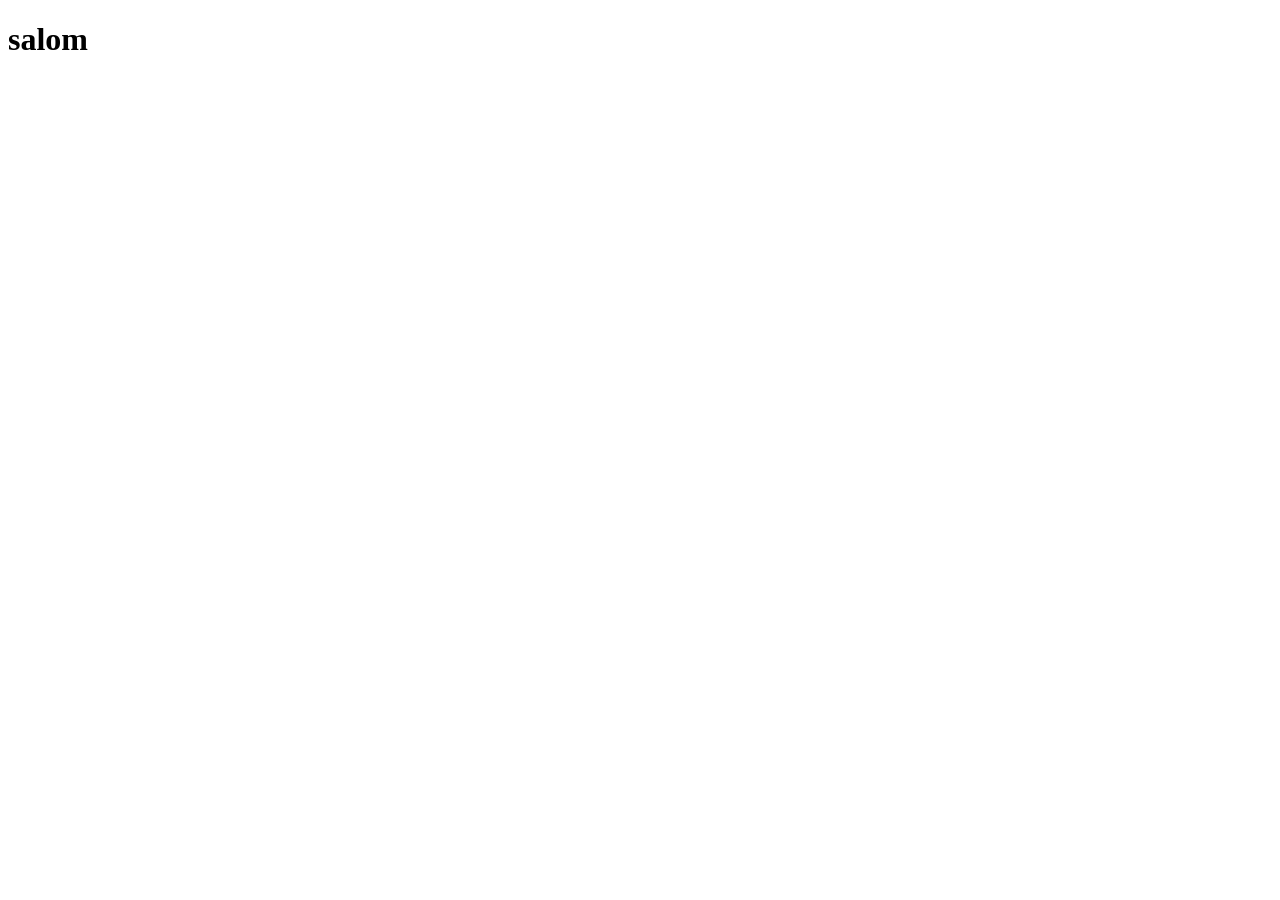
==== sulaymon sadullayev/index.html @ 1f70a888 "bu mening birinchi ishim" ====
<!DOCTYPE html>
<html lang="en">
<head>
    <meta charset="UTF-8">
    <meta name="viewport" content="width=device-width, initial-scale=1.0">
    <title>Sulaymon</title>
</head>
<body>
    <h1>salom</h1>
</body>
</html>
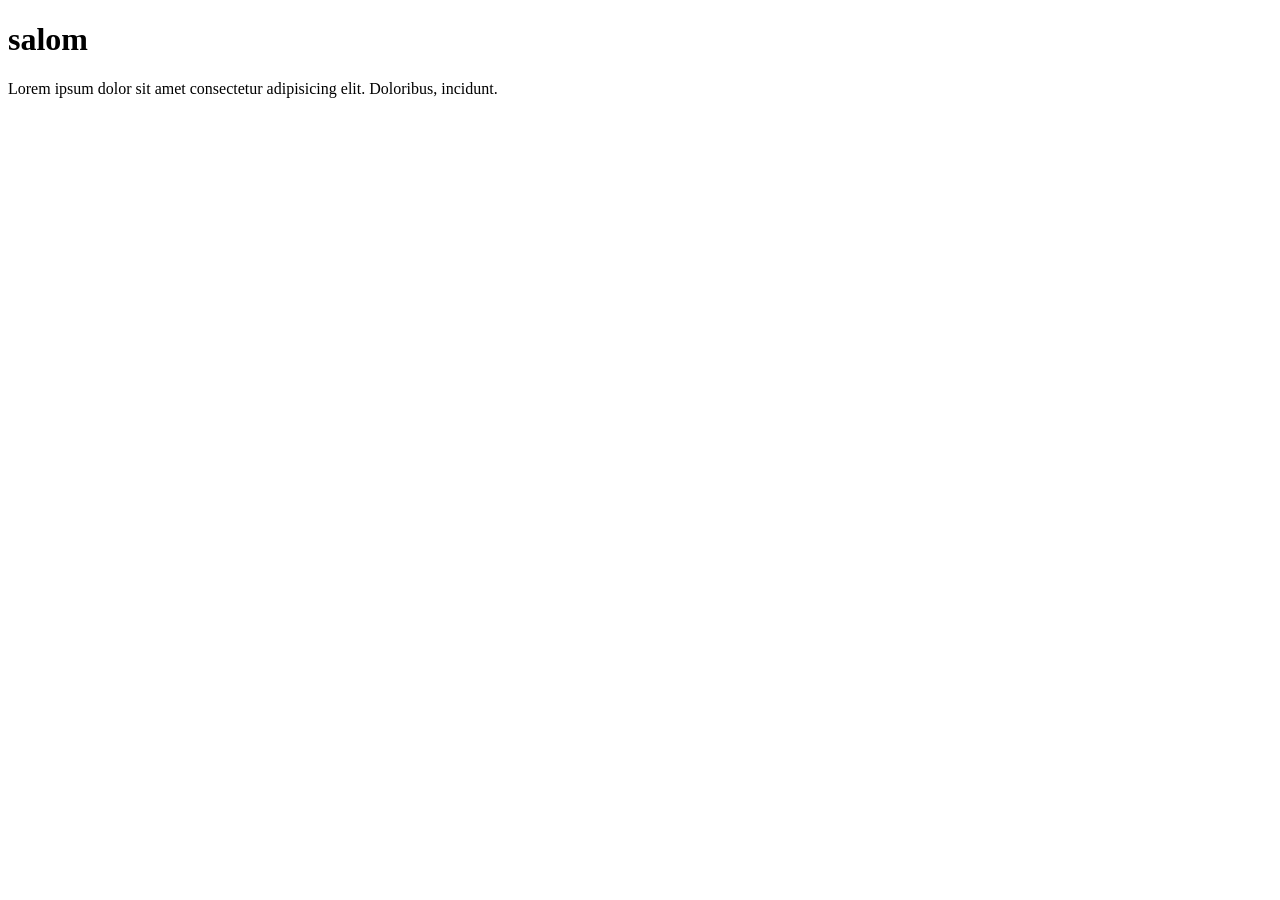
==== commit d20c874a: "bu mening yana bir ishim" ====
--- a/sulaymon sadullayev/index.html
+++ b/sulaymon sadullayev/index.html
@@ -7,5 +7,6 @@
 </head>
 <body>
     <h1>salom</h1>
+    <p>Lorem ipsum dolor sit amet consectetur adipisicing elit. Doloribus, incidunt.</p>
 </body>
 </html>
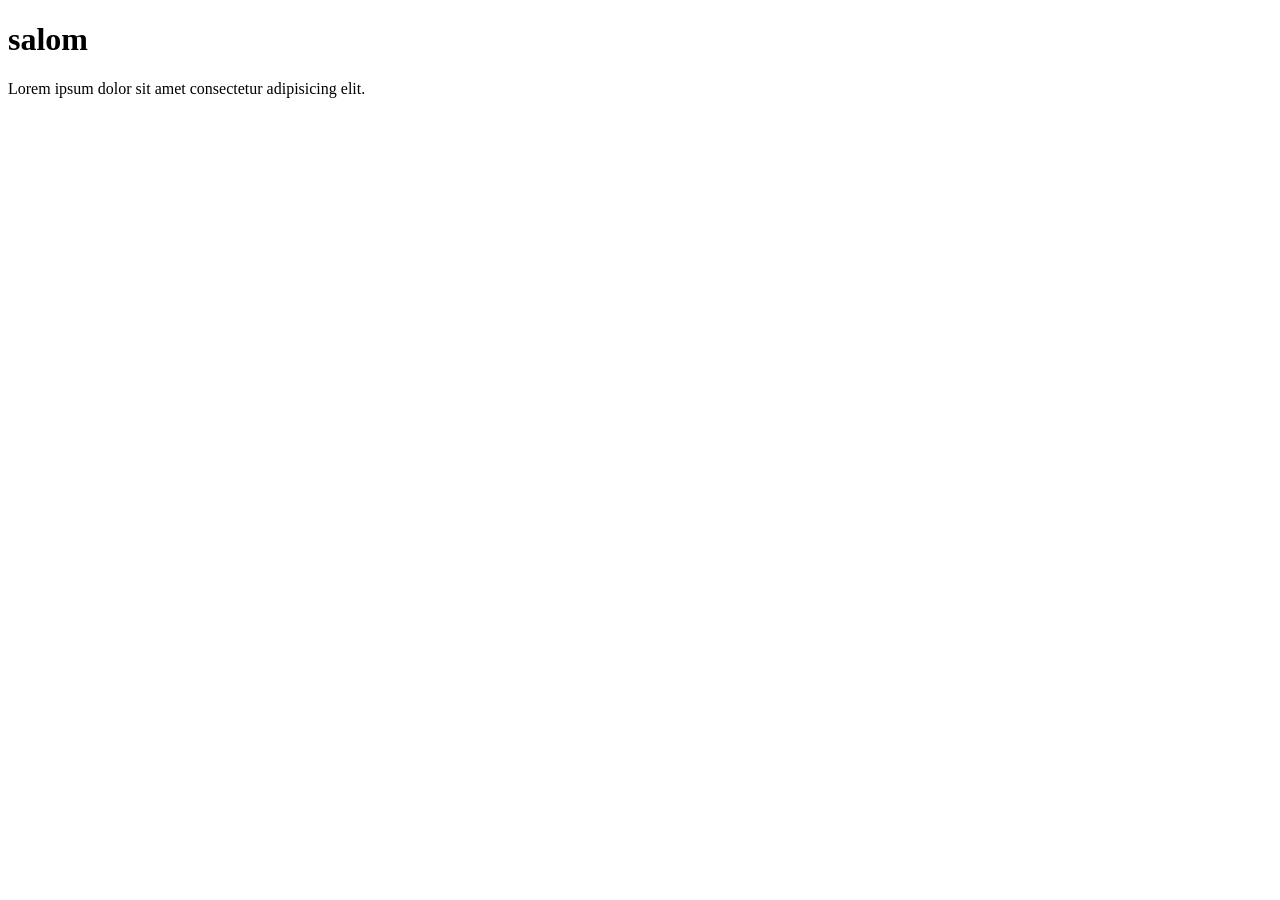
==== commit 2620c14f: "bu mening" ====
--- a/sulaymon sadullayev/index.html
+++ b/sulaymon sadullayev/index.html
@@ -7,6 +7,6 @@
 </head>
 <body>
     <h1>salom</h1>
-    <p>Lorem ipsum dolor sit amet consectetur adipisicing elit. Doloribus, incidunt.</p>
+    <p>Lorem ipsum dolor sit amet consectetur adipisicing elit.</p>
 </body>
 </html>
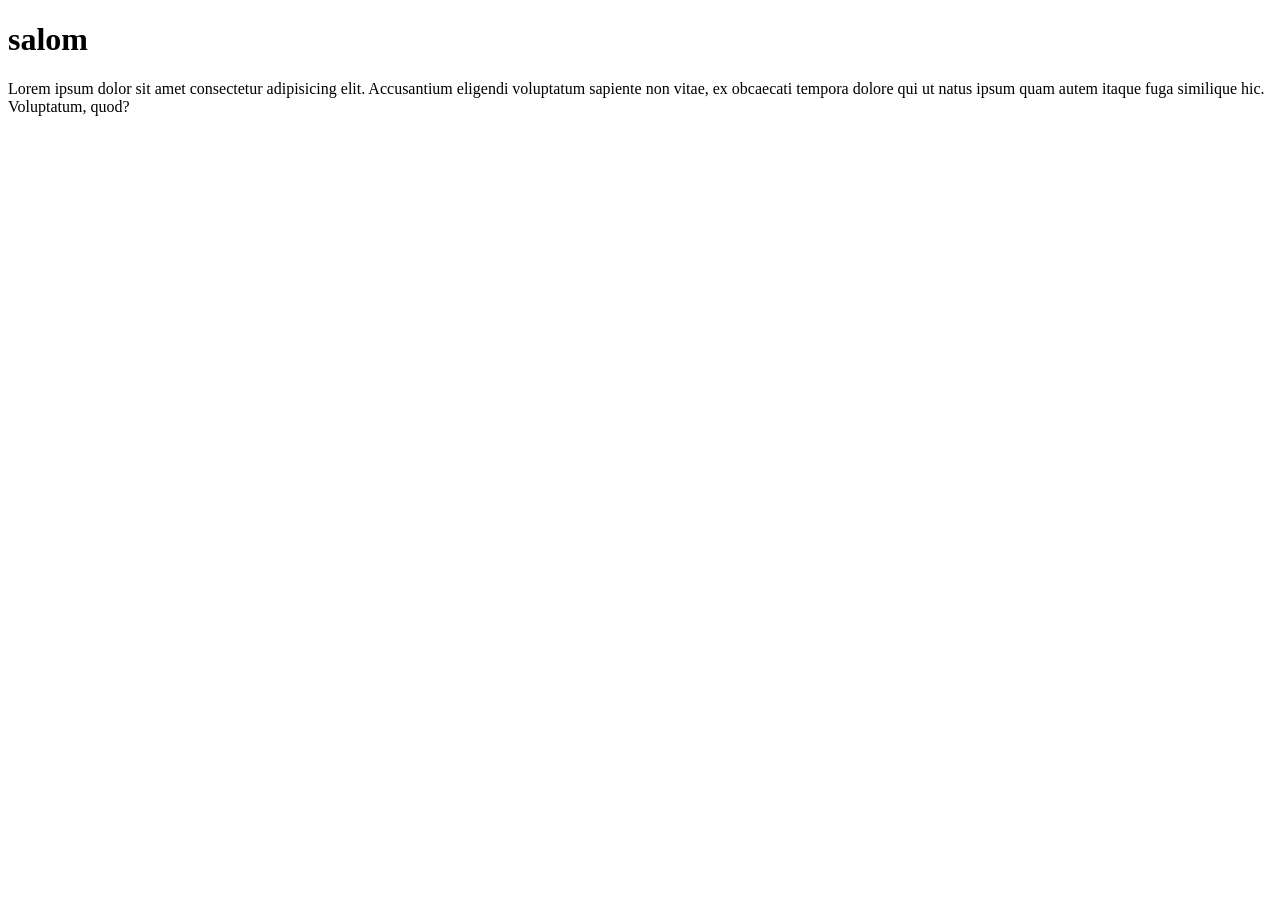
==== commit ba71ea6c: "o'zgarish" ====
--- a/sulaymon sadullayev/index.html
+++ b/sulaymon sadullayev/index.html
@@ -7,6 +7,6 @@
 </head>
 <body>
     <h1>salom</h1>
-    <p>Lorem ipsum dolor sit amet consectetur adipisicing elit.</p>
+Lorem ipsum dolor sit amet consectetur adipisicing elit. Accusantium eligendi voluptatum sapiente non vitae, ex obcaecati tempora dolore qui ut natus ipsum quam autem itaque fuga similique hic. Voluptatum, quod?
 </body>
 </html>
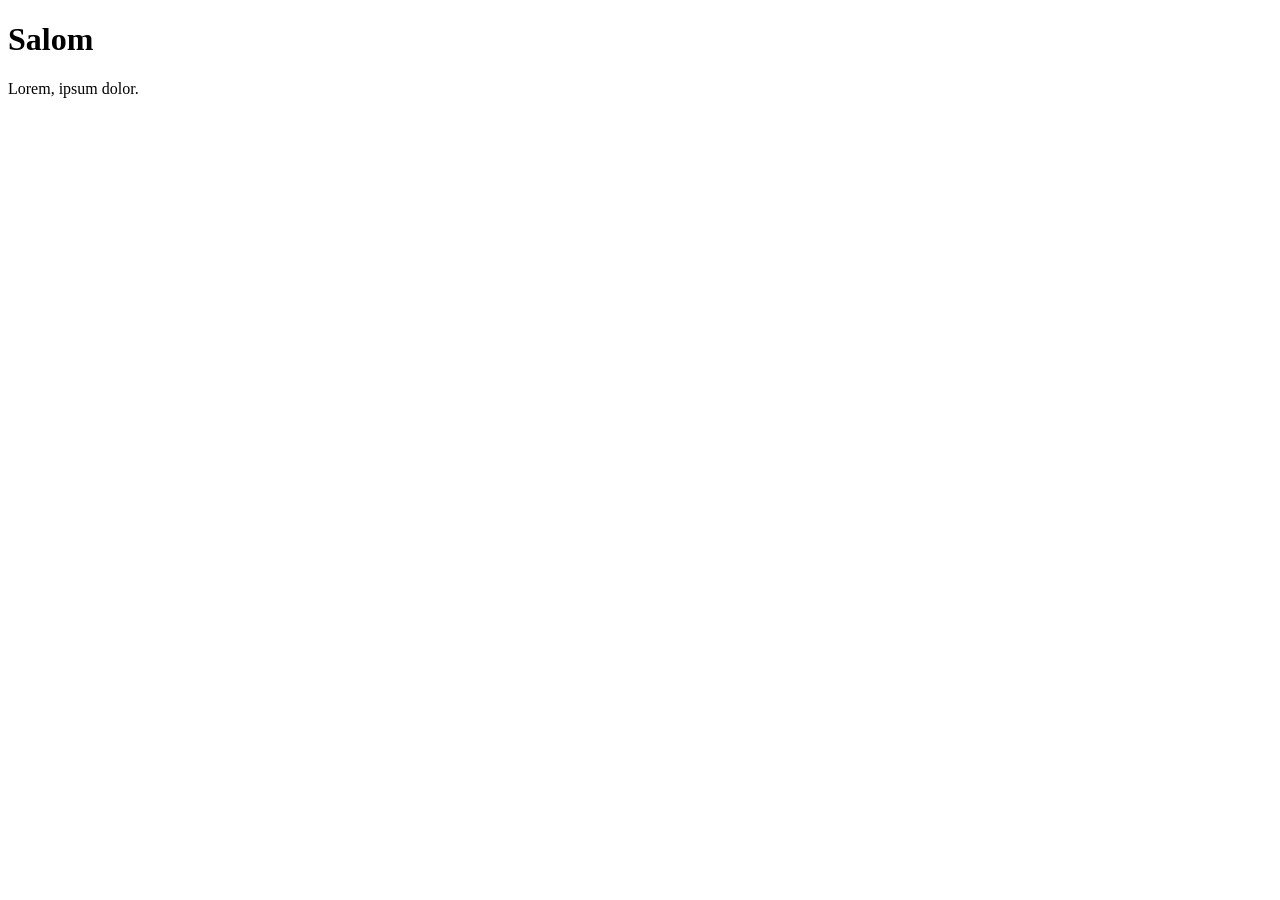
==== commit 9a5bc940: "katta o'zgarish" ====
--- a/sulaymon sadullayev/index.html
+++ b/sulaymon sadullayev/index.html
@@ -6,7 +6,7 @@
     <title>Sulaymon</title>
 </head>
 <body>
-    <h1>salom</h1>
-Lorem ipsum dolor sit amet consectetur adipisicing elit. Accusantium eligendi voluptatum sapiente non vitae, ex obcaecati tempora dolore qui ut natus ipsum quam autem itaque fuga similique hic. Voluptatum, quod?
+<h1>Salom</h1>
+Lorem, ipsum dolor.
 </body>
 </html>
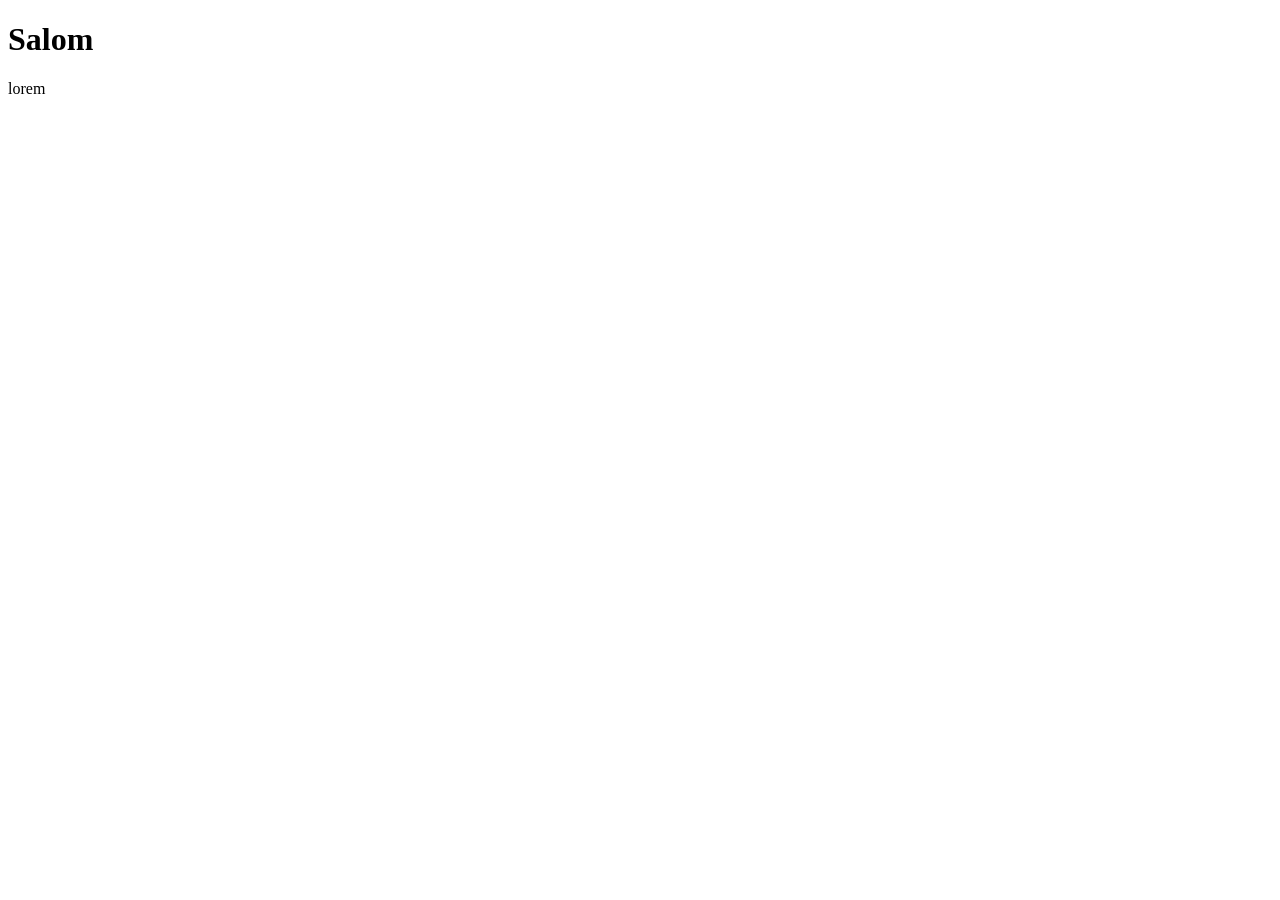
==== commit de083bbd: "o'zgarishsh" ====
--- a/sulaymon sadullayev/index.html
+++ b/sulaymon sadullayev/index.html
@@ -7,6 +7,6 @@
 </head>
 <body>
 <h1>Salom</h1>
-Lorem, ipsum dolor.
+lorem
 </body>
 </html>
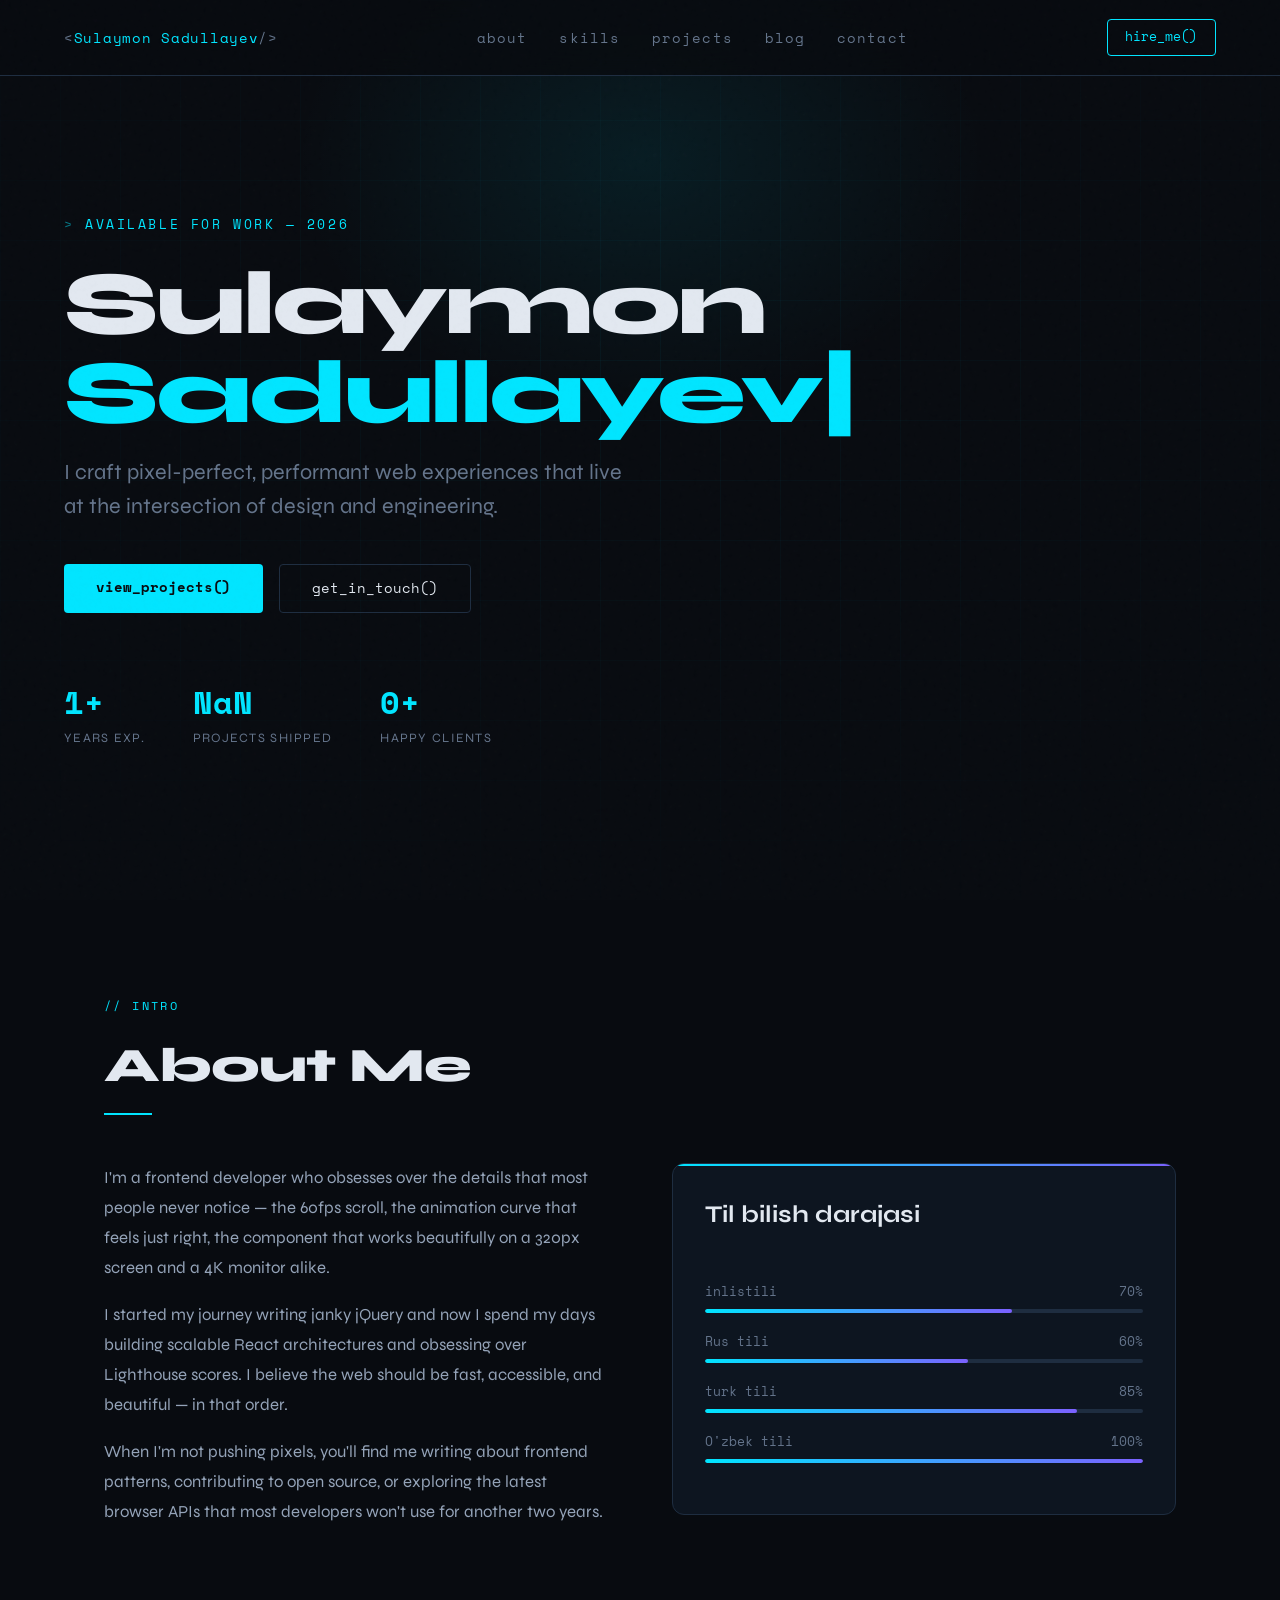
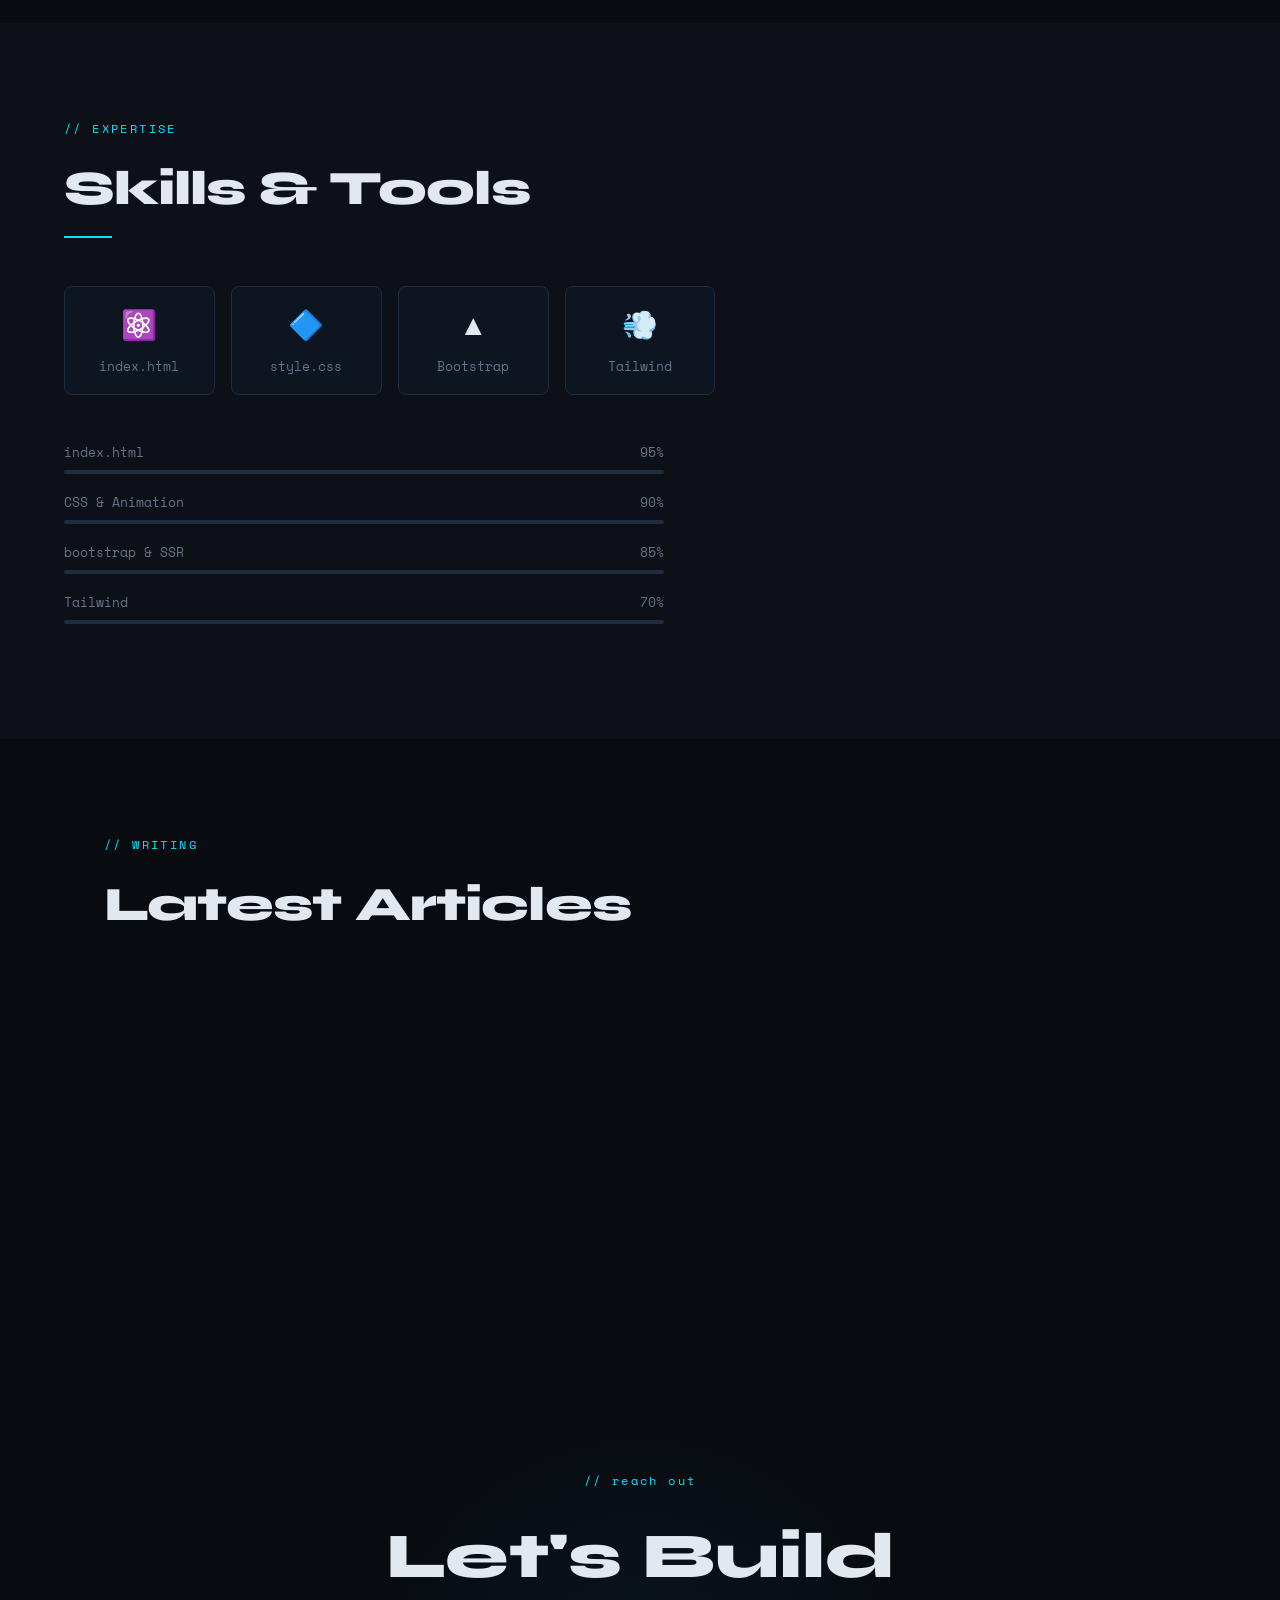
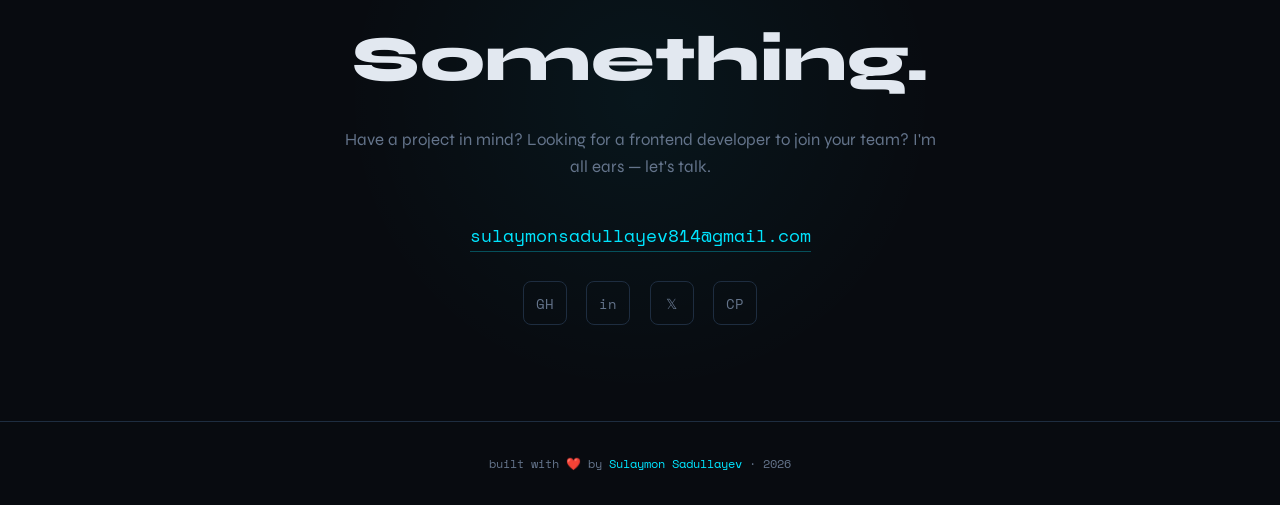
==== commit 11fa1a8d: "mening portfolioyim" ====
--- a/sulaymon sadullayev/index.html
+++ b/sulaymon sadullayev/index.html
@@ -1,12 +1,360 @@
-<!DOCTYPE html>
+ <!DOCTYPE html>
 <html lang="en">
 <head>
-    <meta charset="UTF-8">
-    <meta name="viewport" content="width=device-width, initial-scale=1.0">
-    <title>Sulaymon</title>
+<meta charset="UTF-8"/>
+<meta name="viewport" content="width=device-width, initial-scale=1.0"/>
+<title>Portfolio — Frontend Developer</title>
+<link rel="preconnect" href="https://fonts.googleapis.com"/>
+<link href="https://fonts.googleapis.com/css2?family=Space+Mono:wght@400;700&family=Syne:wght@400;500;700;800&display=swap" rel="stylesheet"/>
+<style>
+:root {
+  --bg:       #080b10;
+  --bg2:      #0d1117;
+  --bg3:      #111820;
+  --border:   #1e2d40;
+  --accent:   #00e5ff;
+  --accent2:  #7b61ff;
+  --accent3:  #ff4d6d;
+  --text:     #e2e8f0;
+  --muted:    #64748b;
+  --card:     #0d1520;
+  --glow:     rgba(0,229,255,.18);
+  --glow2:    rgba(123,97,255,.12);
+}
+*{margin:0;padding:0;box-sizing:border-box}
+html{scroll-behavior:smooth}
+body{
+  background:var(--bg);
+  color:var(--text);
+  font-family:'Syne',sans-serif;
+  font-size:16px;
+  line-height:1.6;
+  overflow-x:hidden;
+}
+body::before{
+  content:'';position:fixed;inset:0;
+  background-image:url("data:image/svg+xml,%3Csvg viewBox='0 0 200 200' xmlns='http://www.w3.org/2000/svg'%3E%3Cfilter id='n'%3E%3CfeTurbulence type='fractalNoise' baseFrequency='0.9' numOctaves='4' stitchTiles='stitch'/%3E%3C/filter%3E%3Crect width='100%25' height='100%25' filter='url(%23n)' opacity='0.035'/%3E%3C/svg%3E");
+  pointer-events:none;z-index:999;opacity:.5;
+}
+nav{
+  position:fixed;top:0;left:0;right:0;z-index:100;
+  display:flex;align-items:center;justify-content:space-between;
+  padding:1.2rem 4rem;
+  background:rgba(8,11,16,.85);
+  backdrop-filter:blur(16px);
+  border-bottom:1px solid var(--border);
+}
+.nav-logo{font-family:'Space Mono',monospace;font-size:.9rem;color:var(--accent);letter-spacing:.05em;}
+.nav-logo span{color:var(--muted)}
+.nav-links{display:flex;gap:2rem;list-style:none}
+.nav-links a{color:var(--muted);font-size:.85rem;text-decoration:none;font-family:'Space Mono',monospace;letter-spacing:.08em;transition:color .2s;}
+.nav-links a:hover{color:var(--accent)}
+.nav-cta{font-family:'Space Mono',monospace;font-size:.8rem;color:var(--accent);border:1px solid var(--accent);padding:.45rem 1.1rem;border-radius:4px;text-decoration:none;transition:background .2s,box-shadow .2s;}
+.nav-cta:hover{background:rgba(0,229,255,.1);box-shadow:0 0 20px var(--glow)}
+#hero{min-height:100vh;display:flex;flex-direction:column;justify-content:center;padding:8rem 4rem 4rem;position:relative;overflow:hidden;}
+.hero-grid{position:absolute;inset:0;background-image:linear-gradient(rgba(0,229,255,.04) 1px, transparent 1px),linear-gradient(90deg, rgba(0,229,255,.04) 1px, transparent 1px);background-size:60px 60px;mask-image:radial-gradient(ellipse 80% 70% at 50% 40%, black, transparent);}
+.hero-glow{position:absolute;top:-10%;left:50%;transform:translateX(-50%);width:700px;height:500px;background:radial-gradient(ellipse, rgba(0,229,255,.08) 0%, transparent 70%);pointer-events:none;}
+.hero-tag{font-family:'Space Mono',monospace;font-size:.8rem;color:var(--accent);letter-spacing:.2em;text-transform:uppercase;margin-bottom:1.5rem;opacity:0;animation:fadeUp .6s .2s forwards;}
+.hero-tag::before{content:'> ';opacity:.5}
+h1.hero-name{font-size:clamp(3rem,7vw,6.5rem);font-weight:800;line-height:1;letter-spacing:-.03em;margin-bottom:1rem;opacity:0;animation:fadeUp .6s .4s forwards;}
+h1.hero-name .accent{color:var(--accent)}
+.hero-tagline{font-size:clamp(1rem,2vw,1.35rem);color:var(--muted);max-width:560px;margin-bottom:2.5rem;font-weight:400;opacity:0;animation:fadeUp .6s .6s forwards;}
+.hero-ctas{display:flex;gap:1rem;flex-wrap:wrap;opacity:0;animation:fadeUp .6s .8s forwards;}
+.btn-primary{background:var(--accent);color:#080b10;font-family:'Space Mono',monospace;font-size:.85rem;font-weight:700;padding:.8rem 2rem;border-radius:4px;text-decoration:none;transition:box-shadow .2s,transform .15s;}
+.btn-primary:hover{box-shadow:0 0 30px var(--glow);transform:translateY(-2px)}
+ .btn-ghost{color:var(--text);border:1px solid var(--border);font-family:'Space Mono',monospace;font-size:.85rem;padding:.8rem 2rem;border-radius:4px;text-decoration:none;transition:border-color .2s,box-shadow .2s,transform .15s;}
+.btn-ghost:hover{border-color:var(--accent);box-shadow:0 0 20px var(--glow);transform:translateY(-2px)}
+.hero-stats{display:flex;gap:3rem;margin-top:4rem;opacity:0;animation:fadeUp .6s 1s forwards;}
+.stat-num{font-size:2rem;font-weight:800;color:var(--accent);font-family:'Space Mono',monospace}
+.stat-label{font-size:.8rem;color:var(--muted);letter-spacing:.1em;text-transform:uppercase}
+.cursor::after{content:'|';color:var(--accent);animation:blink 1s step-end infinite;}
+@keyframes blink{50%{opacity:0}}
+section{padding:6rem 4rem;max-width:1200px;margin:0 auto}
+.section-label{font-family:'Space Mono',monospace;font-size:.75rem;color:var(--accent);letter-spacing:.2em;text-transform:uppercase;margin-bottom:.8rem;}
+.section-label::before{content:'// '}
+h2.section-title{font-size:clamp(2rem,4vw,3rem);font-weight:800;letter-spacing:-.02em;margin-bottom:.5rem;}
+.section-line{width:48px;height:2px;background:var(--accent);margin-bottom:3rem;}
+#about .about-grid{display:grid;grid-template-columns:1fr 1fr;gap:4rem;align-items:start;}
+.about-text{font-size:1.05rem;color:#94a3b8;line-height:1.8}
+.about-text p+p{margin-top:1rem}
+.about-card{background:var(--card);border:1px solid var(--border);border-radius:12px;padding:2rem;position:relative;overflow:hidden;}
+.about-card::before{content:'';position:absolute;top:0;left:0;right:0;height:2px;background:linear-gradient(90deg,var(--accent),var(--accent2));}
+.about-card h3{font-size:1rem;color:var(--accent);margin-bottom:1.2rem;font-family:'Space Mono',monospace}
+.about-list{list-style:none}
+.about-list li{padding:.5rem 0;border-bottom:1px solid var(--border);font-size:.9rem;color:var(--muted);display:flex;align-items:center;gap:.6rem;}
+.about-list li:last-child{border-bottom:none}
+.about-list li::before{content:'▸';color:var(--accent);font-size:.75rem}
+#skills{background:var(--bg2);padding:6rem 4rem;max-width:100%}
+#skills .inner{max-width:1200px;margin:0 auto}
+.skills-grid{display:grid;grid-template-columns:repeat(auto-fill,minmax(140px,1fr));gap:1rem;margin-top:3rem;}
+.skill-chip{background:var(--card);border:1px solid var(--border);border-radius:8px;padding:1rem;text-align:center;transition:border-color .2s,box-shadow .2s,transform .2s;cursor:default;}
+.skill-chip:hover{border-color:var(--accent);box-shadow:0 0 20px var(--glow);transform:translateY(-4px);}
+.skill-icon{font-size:1.8rem;margin-bottom:.5rem}
+.skill-name{font-size:.8rem;font-family:'Space Mono',monospace;color:var(--muted)}
+.skill-bar-wrap{margin-top:3rem}
+.skill-bar-item{margin-bottom:1.2rem}
+.skill-bar-label{display:flex;justify-content:space-between;font-size:.8rem;font-family:'Space Mono',monospace;color:var(--muted);margin-bottom:.4rem;}
+.skill-bar-track{height:4px;background:var(--border);border-radius:2px;overflow:hidden;}
+.skill-bar-fill{height:100%;background:linear-gradient(90deg,var(--accent),var(--accent2));border-radius:2px;width:0;transition:width 1.2s cubic-bezier(.4,0,.2,1);}
+.projects-grid{display:grid;grid-template-columns:repeat(auto-fill,minmax(340px,1fr));gap:1.5rem;}
+.project-card{background:var(--card);border:1px solid var(--border);border-radius:12px;overflow:hidden;transition:border-color .2s,box-shadow .2s,transform .2s;cursor:pointer;}
+.project-card:hover{border-color:var(--accent);box-shadow:0 8px 40px rgba(0,0,0,.4),0 0 30px var(--glow);transform:translateY(-6px);}
+.project-img{height:180px;position:relative;overflow:hidden;background:var(--bg3);display:flex;align-items:center;justify-content:center;}
+.project-img .proj-visual{width:100%;height:100%;display:flex;align-items:center;justify-content:center;font-size:3.5rem;}
+.project-tag-top{position:absolute;top:.8rem;right:.8rem;font-family:'Space Mono',monospace;font-size:.65rem;color:var(--accent);border:1px solid rgba(0,229,255,.3);background:rgba(0,229,255,.08);padding:.25rem .6rem;border-radius:3px;}
+.project-body{padding:1.5rem}
+.project-title{font-size:1.1rem;font-weight:700;margin-bottom:.5rem}
+.project-desc{font-size:.88rem;color:var(--muted);line-height:1.6;margin-bottom:1rem}
+.project-tags{display:flex;flex-wrap:wrap;gap:.4rem;margin-bottom:1.2rem}
+.tag{font-family:'Space Mono',monospace;font-size:.7rem;color:var(--accent2);border:1px solid rgba(123,97,255,.3);background:rgba(123,97,255,.08);padding:.2rem .55rem;border-radius:3px;}
+.project-links{display:flex;gap:.8rem}
+.proj-link{font-family:'Space Mono',monospace;font-size:.75rem;color:var(--muted);text-decoration:none;transition:color .2s;}
+.proj-link:hover{color:var(--accent)}
+.proj-link.live::before{content:'↗️ '}
+.proj-link.code::before{content:'</> '}
+#testimonials{background:var(--bg2);padding:6rem 4rem;max-width:100%}
+#testimonials .inner{max-width:1200px;margin:0 auto}
+.test-grid{display:grid;grid-template-columns:repeat(auto-fill,minmax(300px,1fr));gap:1.5rem;margin-top:3rem;}
+.test-card{background:var(--card);border:1px solid var(--border);border-radius:12px;padding:1.8rem;position:relative;transition:border-color .2s,transform .2s;}
+.test-card:hover{border-color:rgba(123,97,255,.5);transform:translateY(-4px)}
+.test-quote{font-size:2.5rem;color:var(--accent2);line-height:1;margin-bottom:1rem;font-family:'Space Mono',monospace;}
+.test-text{font-size:.92rem;color:#94a3b8;line-height:1.7;margin-bottom:1.5rem}
+.test-author{display:flex;align-items:center;gap:.9rem}
+.test-avatar{width:42px;height:42px;border-radius:50%;background:linear-gradient(135deg,var(--accent),var(--accent2));display:flex;align-items:center;justify-content:center;font-weight:700;font-size:.9rem;color:#080b10;flex-shrink:0;}
+.test-name{font-size:.9rem;font-weight:600}
+.test-role{font-size:.78rem;color:var(--muted);font-family:'Space Mono',monospace}
+.blog-grid{display:grid;grid-template-columns:repeat(auto-fill,minmax(300px,1fr));gap:1.5rem;}
+.blog-card{background:var(--card);border:1px solid var(--border);border-radius:12px;overflow:hidden;transition:border-color .2s,transform .2s;cursor:pointer;}
+.blog-card:hover{border-color:var(--accent3);transform:translateY(-4px)}
+.blog-header{padding:1.6rem 1.6rem .8rem;border-bottom:1px solid var(--border)}
+.blog-meta{font-family:'Space Mono',monospace;font-size:.7rem;color:var(--muted);margin-bottom:.6rem;display:flex;gap:1rem;}
+.blog-cat{color:var(--accent3)}
+.blog-title{font-size:1rem;font-weight:700;line-height:1.4}
+.blog-body{padding:1rem 1.6rem 1.4rem}
+.blog-excerpt{font-size:.85rem;color:var(--muted);line-height:1.6}
+.blog-read{font-family:'Space Mono',monospace;font-size:.75rem;color:var(--accent);margin-top:1rem;display:inline-block;}
+#contact{text-align:center;padding:6rem 4rem;background:var(--bg);position:relative;overflow:hidden;max-width:100%;}
+#contact::before{content:'';position:absolute;top:50%;left:50%;transform:translate(-50%,-50%);width:600px;height:600px;background:radial-gradient(ellipse,rgba(0,229,255,.05) 0%,transparent 70%);pointer-events:none;}
+.contact-inner{max-width:600px;margin:0 auto;position:relative}
+.contact-tag{font-family:'Space Mono',monospace;font-size:.75rem;color:var(--accent);letter-spacing:.2em;margin-bottom:1rem;}
+.contact-tag::before{content:'// '}
+h2.contact-title{font-size:clamp(2.5rem,5vw,4rem);font-weight:800;margin-bottom:1rem}
+.contact-desc{color:var(--muted);margin-bottom:2.5rem;font-size:1.05rem}
+.contact-email{font-family:'Space Mono',monospace;font-size:1.1rem;color:var(--accent);text-decoration:none;border-bottom:1px solid rgba(0,229,255,.3);padding-bottom:.2rem;transition:border-color .2s;}
+.contact-email:hover{border-color:var(--accent)}
+.social-links{display:flex;justify-content:center;gap:1.2rem;margin-top:2rem}
+.social-link{width:44px;height:44px;border:1px solid var(--border);border-radius:8px;display:flex;align-items:center;justify-content:center;color:var(--muted);text-decoration:none;font-size:.9rem;font-family:'Space Mono',monospace;transition:border-color .2s,color .2s,box-shadow .2s;}
+ .social-link:hover{border-color:var(--accent);color:var(--accent);box-shadow:0 0 16px var(--glow);}
+footer{text-align:center;padding:2rem;border-top:1px solid var(--border);font-family:'Space Mono',monospace;font-size:.75rem;color:var(--muted);}
+footer span{color:var(--accent)}
+@keyframes fadeUp{from{opacity:0;transform:translateY(24px)}to{opacity:1;transform:translateY(0)}}
+.reveal{opacity:0;transform:translateY(30px);transition:opacity .6s ease,transform .6s ease;}
+.reveal.visible{opacity:1;transform:translateY(0)}
+::-webkit-scrollbar{width:6px}
+::-webkit-scrollbar-track{background:var(--bg)}
+::-webkit-scrollbar-thumb{background:var(--border);border-radius:3px}
+::-webkit-scrollbar-thumb:hover{background:var(--accent)}
+</style>
 </head>
 <body>
-<h1>Salom</h1>
-lorem
+
+<nav>
+  <div class="nav-logo"><span>&lt;</span>Sulaymon Sadullayev<span>/&gt;</span></div>
+  <ul class="nav-links">
+    <li><a href="#about">about</a></li>
+    <li><a href="#skills">skills</a></li>
+    <li><a href="#projects">projects</a></li>
+    <li><a href="#blog">blog</a></li>
+    <li><a href="#contact">contact</a></li>
+  </ul>
+  <a href="#contact" class="nav-cta">hire_me()</a>
+</nav>
+
+<section id="hero" style="max-width:100%;padding:8rem 4rem 4rem">
+  <div class="hero-grid"></div>
+  <div class="hero-glow"></div>
+  <p class="hero-tag">available for work — 2026</p>
+  <h1 class="hero-name">Sulaymon<br><span class="accent">Sadullayev</span><span class="cursor"></span></h1>
+  <p class="hero-tagline">I craft pixel-perfect, performant web experiences that live at the intersection of design and engineering.</p>
+  <div class="hero-ctas">
+    <a href="#projects" class="btn-primary">view_projects()</a>
+    <a href="#contact" class="btn-ghost">get_in_touch()</a>
+  </div>
+  <div class="hero-stats">
+    <div><div class="stat-num" data-count="1">0</div><div class="stat-label">Years exp.</div></div>
+    <div><div class="stat-num" data-count="10+">0</div><div class="stat-label">Projects shipped</div></div>
+    <div><div class="stat-num" data-count="0">0</div><div class="stat-label">Happy clients</div></div>
+  </div>
+</section>
+ <section id="about">
+  <p class="section-label reveal">intro</p>
+  <h2 class="section-title reveal">About Me  </h2>
+  <div class="section-line reveal"></div>
+  <div class="about-grid">
+    <div class="about-text reveal">
+      <p>I'm a frontend developer who obsesses over the details that most people never notice — the 60fps scroll, the animation curve that feels just right, the component that works beautifully on a 320px screen and a 4K monitor alike.</p>
+      <p>I started my journey writing janky jQuery and now I spend my days building scalable React architectures and obsessing over Lighthouse scores. I believe the web should be fast, accessible, and beautiful — in that order.</p>
+      <p>When I'm not pushing pixels, you'll find me writing about frontend patterns, contributing to open source, or exploring the latest browser APIs that most developers won't use for another two years.</p>
+    </div>
+    <div class="about-card reveal">
+      <h2>Til bilish darajasi</h2>
+       <div class="skill-bar-wrap" style="max-width:600px;margin-top:3rem">
+      <div class="skill-bar-item reveal">
+        <div class="skill-bar-label"><span>inlistili</span><span>70%</span></div>
+        <div class="skill-bar-track"><div class="skill-bar-fill" data-width="70"></div></div>
+      </div>
+      <div class="skill-bar-item reveal">
+        <div class="skill-bar-label"><span>Rus tili</span><span>60%</span></div>
+        <div class="skill-bar-track"><div class="skill-bar-fill" data-width="60"></div></div>
+      </div>
+      <div class="skill-bar-item reveal">
+        <div class="skill-bar-label"><span>turk tili</span><span>85%</span></div>
+        <div class="skill-bar-track"><div class="skill-bar-fill" data-width="85"></div></div>
+      </div>
+      <div class="skill-bar-item reveal">
+        <div class="skill-bar-label"><span>O'zbek tili</span><span>100%</span></div>
+        <div class="skill-bar-track"><div class="skill-bar-fill" data-width="100"></div></div>
+      </div>
+      
+    </div>
+  </div>
+</section>
+
+<section id="skills" style="background:var(--bg2);padding:6rem 4rem;max-width:100%">
+  <div class="inner">
+    <p class="section-label reveal">expertise</p>
+    <h2 class="section-title reveal">Skills &amp; Tools</h2>
+    <div class="section-line reveal"></div>
+    <div class="skills-grid">
+      <div class="skill-chip reveal"><div class="skill-icon">⚛️</div><div class="skill-name">index.html</div></div>
+      <div class="skill-chip reveal"><div class="skill-icon">🔷</div><div class="skill-name">style.css</div></div>
+      <div class="skill-chip reveal"><div class="skill-icon">▲</div><div class="skill-name">Bootstrap</div></div>
+
+      <div class="skill-chip reveal"><div class="skill-icon">💨</div><div class="skill-name">Tailwind</div></div>  </div>
+    <div class="skill-bar-wrap" style="max-width:600px;margin-top:3rem">
+      <div class="skill-bar-item reveal">
+        <div class="skill-bar-label"><span>index.html</span><span>95%</span></div>
+        <div class="skill-bar-track"><div class="skill-bar-fill" data-width="95"></div></div>
+      </div>
+      <div class="skill-bar-item reveal">
+        <div class="skill-bar-label"><span>CSS &amp; Animation</span><span>90%</span></div>
+        <div class="skill-bar-track"><div class="skill-bar-fill" data-width="90"></div></div>
+      </div>
+      <div class="skill-bar-item reveal">
+        <div class="skill-bar-label"><span>bootstrap &amp; SSR</span><span>85%</span></div>
+        <div class="skill-bar-track"><div class="skill-bar-fill" data-width="85"></div></div>
+      </div>
+      <div class="skill-bar-item reveal">
+        <div class="skill-bar-label"><span>Tailwind</span><span>70%</span></div>
+        <div class="skill-bar-track"><div class="skill-bar-fill" data-width="70"></div></div>
+      </div>
+      
+    </div>
+  </div>
+</section>
+
+
+    <script>
+        function openPopup(){
+            document.getElementById("overlay").classList.add("active");
+        }
+function closePopup(){
+            document.getElementById("overlay").classList.remove("active");
+        }
+    </script>
+
+</body>
+</html>
+<section id="blog">
+  <p class="section-label reveal">writing</p>
+  <h2 class="section-title reveal">Latest Articles</h2>
+  <div class="section-line reveal"></div>
+  <div class="blog-grid">
+    <div class="blog-card reveal">
+      <div class="blog-header">
+        <div class="blog-meta"><span class="blog-cat">Performance</span><span>Jan 2024 · 8 min</span></div>
+        <div class="blog-title">Why Your React App Is Slow (And It's Not What You Think)</div>
+      </div>
+      <div class="blog-body"><div class="blog-excerpt">A deep dive into the hidden rendering bottlenecks that survive code reviews — and the profiling workflow I use to find them.</div><div class="blog-read">read_article() →</div></div>
+    </div>
+    <div class="blog-card reveal">
+      <div class="blog-header">
+        <div class="blog-meta"><span class="blog-cat">CSS</span><span>Dec 2023 · 6 min</span></div>
+        <div class="blog-title">The CSS You Didn't Know You Needed: Container Queries in the Wild</div>
+      </div>
+      <div class="blog-body"><div class="blog-excerpt">Container queries finally shipped everywhere. Here's how they change the way we think about responsive component design.</div><div class="blog-read">read_article() →</div></div>
+    </div>
+    <div class="blog-card reveal">
+      <div class="blog-header">
+        <div class="blog-meta"><span class="blog-cat">DX</span><span>Nov 2023 · 5 min</span></div>
+        <div class="blog-title">Building a Design Token Pipeline That Doesn't Make You Want to Quit</div>
+      </div>
+      <div class="blog-body"><div class="blog-excerpt">Style Dictionary + Figma Variables + a dash of automation. A practical setup for teams who want consistency without the ceremony.</div><div class="blog-read">read_article() →</div></div>
+    </div>
+  </div>
+</section>
+
+<section id="contact" style="max-width:100%;padding:6rem 4rem">
+  <div class="contact-inner">
+    <p class="contact-tag reveal">reach out</p>
+    <h2 class="contact-title reveal">Let's Build<br>Something.</h2>
+    <p class="contact-desc reveal">Have a project in mind? Looking for a frontend developer to join your team? I'm all ears — let's talk.</p>
+    <a href="mailto:hello@yourname.dev" class="contact-email reveal">sulaymonsadullayev814@gmail.com</a>
+    <div class="social-links reveal">
+      <a href="#" class="social-link" title="GitHub">GH</a>
+      <a href="#" class="social-link" title="LinkedIn">in</a>
+      <a href="#" class="social-link" title="Twitter">𝕏</a>
+      <a href="#" class="social-link" title="CodePen">CP</a>
+    </div>
+  </div>
+</section>
+
+<footer>
+  <p>built with ❤️ by <span>Sulaymon Sadullayev</span> · 2026</p>
+</footer>
+
+<script>
+const reveals = document.querySelectorAll('.reveal');
+const io = new IntersectionObserver((entries) => {
+  entries.forEach((e, i) => {
+    if (e.isIntersecting) {
+      setTimeout(() => e.target.classList.add('visible'), i * 60);
+      io.unobserve(e.target);
+    }
+  });
+}, { threshold: 0.1 });
+reveals.forEach(el => io.observe(el));
+
+const barIO = new IntersectionObserver((entries) => {
+  entries.forEach(e => {
+    if (e.isIntersecting) {
+      e.target.querySelectorAll('.skill-bar-fill').forEach(bar => {
+        bar.style.width = bar.dataset.width + '%';
+      });
+      barIO.unobserve(e.target);
+    }
+  });
+}, { threshold: 0.3 });
+const barWrap = document.querySelector('.skill-bar-wrap');
+if (barWrap) barIO.observe(barWrap);
+ const countEls = document.querySelectorAll('[data-count]');
+const countIO = new IntersectionObserver((entries) => {
+  entries.forEach(e => {
+    if (e.isIntersecting) {
+      const target = +e.target.dataset.count;
+      let start = 0;
+      const step = () => {
+        start += Math.ceil(target / 40);
+        if (start >= target) { e.target.textContent = target + '+'; return; }
+        e.target.textContent = start;
+        requestAnimationFrame(step);
+      };
+      requestAnimationFrame(step);
+      countIO.unobserve(e.target);
+    }
+  });
+}, { threshold: 0.5 });
+countEls.forEach(el => countIO.observe(el));
+</script>
 </body>
 </html>
